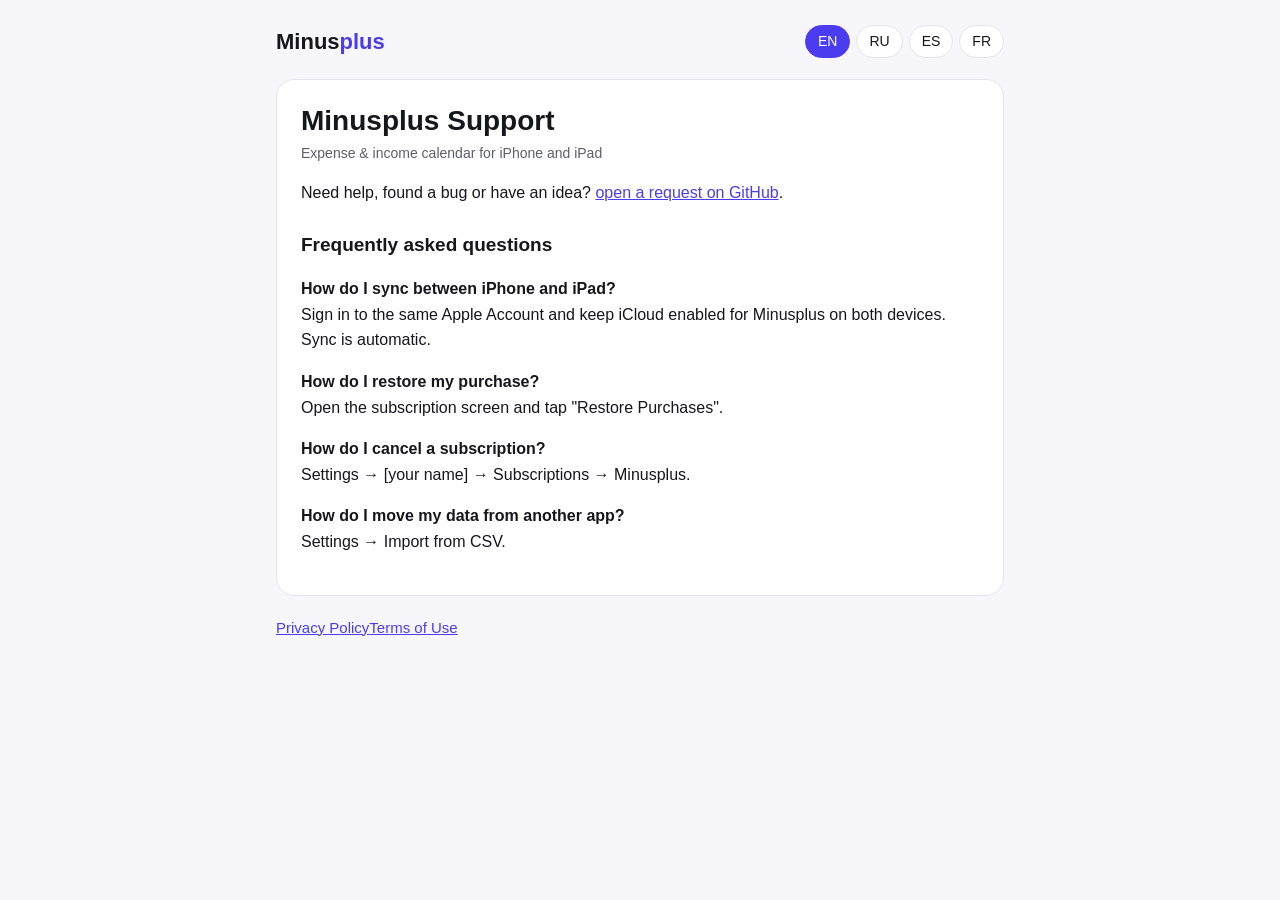
==== index.html @ d38d0e38 "Add files via upload" ====
<!doctype html>
<html lang="en">
<head>
<meta charset="utf-8">
<meta name="viewport" content="width=device-width, initial-scale=1">
<title>Support · Minusplus</title>
<link rel="stylesheet" href="style.css">
<script src="lang.js"></script>
</head>
<body>
<main>
<header>
  <a class="brand" href="./">Minus<span>plus</span></a>
  <nav class="langs"><button data-l="en">EN</button><button data-l="ru">RU</button><button data-l="es">ES</button><button data-l="fr">FR</button></nav>
</header>

<article lang="en">
<h1>Minusplus Support</h1>
<p class="date">Expense &amp; income calendar for iPhone and iPad</p>
<p>Need help, found a bug or have an idea? <a class="contact" href="https://github.com/Alberto22m/minusplus-site/issues">open a request on GitHub</a>.</p>
<h2>Frequently asked questions</h2>
<p><b>How do I sync between iPhone and iPad?</b><br>Sign in to the same Apple Account and keep iCloud enabled for Minusplus on both devices. Sync is automatic.</p>
<p><b>How do I restore my purchase?</b><br>Open the subscription screen and tap "Restore Purchases".</p>
<p><b>How do I cancel a subscription?</b><br>Settings → [your name] → Subscriptions → Minusplus.</p>
<p><b>How do I move my data from another app?</b><br>Settings → Import from CSV.</p>
</article>

<article lang="ru">
<h1>Поддержка Минус Плюс</h1>
<p class="date">Календарь расходов и доходов для iPhone и iPad</p>
<p>Нужна помощь, нашли ошибку или есть идея? <a class="contact" href="https://github.com/Alberto22m/minusplus-site/issues">напишите нам на GitHub</a>.</p>
<h2>Частые вопросы</h2>
<p><b>Как синхронизировать iPhone и iPad?</b><br>Войдите в один Аккаунт Apple и оставьте iCloud для Minusplus включённым на обоих устройствах. Синхронизация идёт автоматически.</p>
<p><b>Как восстановить покупку?</b><br>Откройте экран подписки и нажмите «Восстановить покупки».</p>
<p><b>Как отменить подписку?</b><br>Настройки → [ваше имя] → Подписки → Minusplus.</p>
<p><b>Как перенести данные из другого приложения?</b><br>Настройки → Импорт из CSV.</p>
</article>

<article lang="es">
<h1>Soporte de Minusplus</h1>
<p class="date">Calendario de gastos e ingresos para iPhone y iPad</p>
<p>¿Necesitas ayuda, encontraste un error o tienes una idea? <a class="contact" href="https://github.com/Alberto22m/minusplus-site/issues">escríbenos en GitHub</a>.</p>
<h2>Preguntas frecuentes</h2>
<p><b>¿Cómo sincronizo iPhone y iPad?</b><br>Inicia sesión con la misma cuenta de Apple y mantén iCloud activado para Minusplus en ambos dispositivos. La sincronización es automática.</p>
<p><b>¿Cómo restauro mi compra?</b><br>Abre la pantalla de suscripción y toca «Restaurar compras».</p>
<p><b>¿Cómo cancelo una suscripción?</b><br>Ajustes → [tu nombre] → Suscripciones → Minusplus.</p>
<p><b>¿Cómo traigo mis datos de otra app?</b><br>Ajustes → Importar desde CSV.</p>
</article>

<article lang="fr">
<h1>Assistance Minusplus</h1>
<p class="date">Calendrier des dépenses et des revenus pour iPhone et iPad</p>
<p>Besoin d'aide, un bug ou une idée ? <a class="contact" href="https://github.com/Alberto22m/minusplus-site/issues">écrivez-nous sur GitHub</a>.</p>
<h2>Questions fréquentes</h2>
<p><b>Comment synchroniser iPhone et iPad ?</b><br>Connectez-vous avec le même compte Apple et laissez iCloud activé pour Minusplus sur les deux appareils. La synchronisation est automatique.</p>
<p><b>Comment restaurer mon achat ?</b><br>Ouvrez l'écran d'abonnement et touchez « Restaurer les achats ».</p>
<p><b>Comment annuler un abonnement ?</b><br>Réglages → [votre nom] → Abonnements → Minusplus.</p>
<p><b>Comment importer mes données d'une autre app ?</b><br>Réglages → Importer depuis un CSV.</p>
</article>

<div class="links" lang="en"><a href="privacy.html">Privacy Policy</a><a href="terms.html">Terms of Use</a></div>
<div class="links" lang="ru"><a href="privacy.html?lang=ru">Политика конфиденциальности</a><a href="terms.html?lang=ru">Условия использования</a></div>
<div class="links" lang="es"><a href="privacy.html?lang=es">Política de privacidad</a><a href="terms.html?lang=es">Condiciones de uso</a></div>
<div class="links" lang="fr"><a href="privacy.html?lang=fr">Politique de confidentialité</a><a href="terms.html?lang=fr">Conditions d'utilisation</a></div>
</main>
</body>
</html>
---- style.css ----
:root{--bg:#f6f6fb;--card:#fff;--text:#16161d;--muted:#5d5d6e;--accent:#4b3cf0;--line:#e4e4ee}
@media (prefers-color-scheme:dark){:root{--bg:#0f0f14;--card:#1a1a22;--text:#f1f1f6;--muted:#a3a3b5;--accent:#8b80ff;--line:#2b2b36}}
*{box-sizing:border-box}
body{margin:0;background:var(--bg);color:var(--text);font:16px/1.6 -apple-system,BlinkMacSystemFont,"SF Pro Text","Segoe UI",Roboto,sans-serif}
main{max-width:760px;margin:0 auto;padding:24px 16px 64px}
header{display:flex;flex-wrap:wrap;align-items:center;justify-content:space-between;gap:12px;margin-bottom:20px}
.brand{font-weight:800;font-size:22px;color:var(--text);text-decoration:none}
.brand span{color:var(--accent)}
nav.langs{display:flex;gap:6px}
nav.langs button{border:1px solid var(--line);background:var(--card);color:var(--text);border-radius:999px;padding:4px 12px;font:inherit;font-size:14px;cursor:pointer}
nav.langs button.on{background:var(--accent);border-color:var(--accent);color:#fff}
article{background:var(--card);border:1px solid var(--line);border-radius:18px;padding:24px}
h1{font-size:28px;line-height:1.2;margin:0 0 4px}
h2{font-size:19px;margin:24px 0 6px}
.date{color:var(--muted);font-size:14px;margin:0 0 16px}
a{color:var(--accent)}
ul{padding-left:20px}
.links{margin-top:20px;display:flex;flex-wrap:wrap;gap:16px;font-size:15px}
[lang]:not(html){display:none}
[lang].show{display:block}
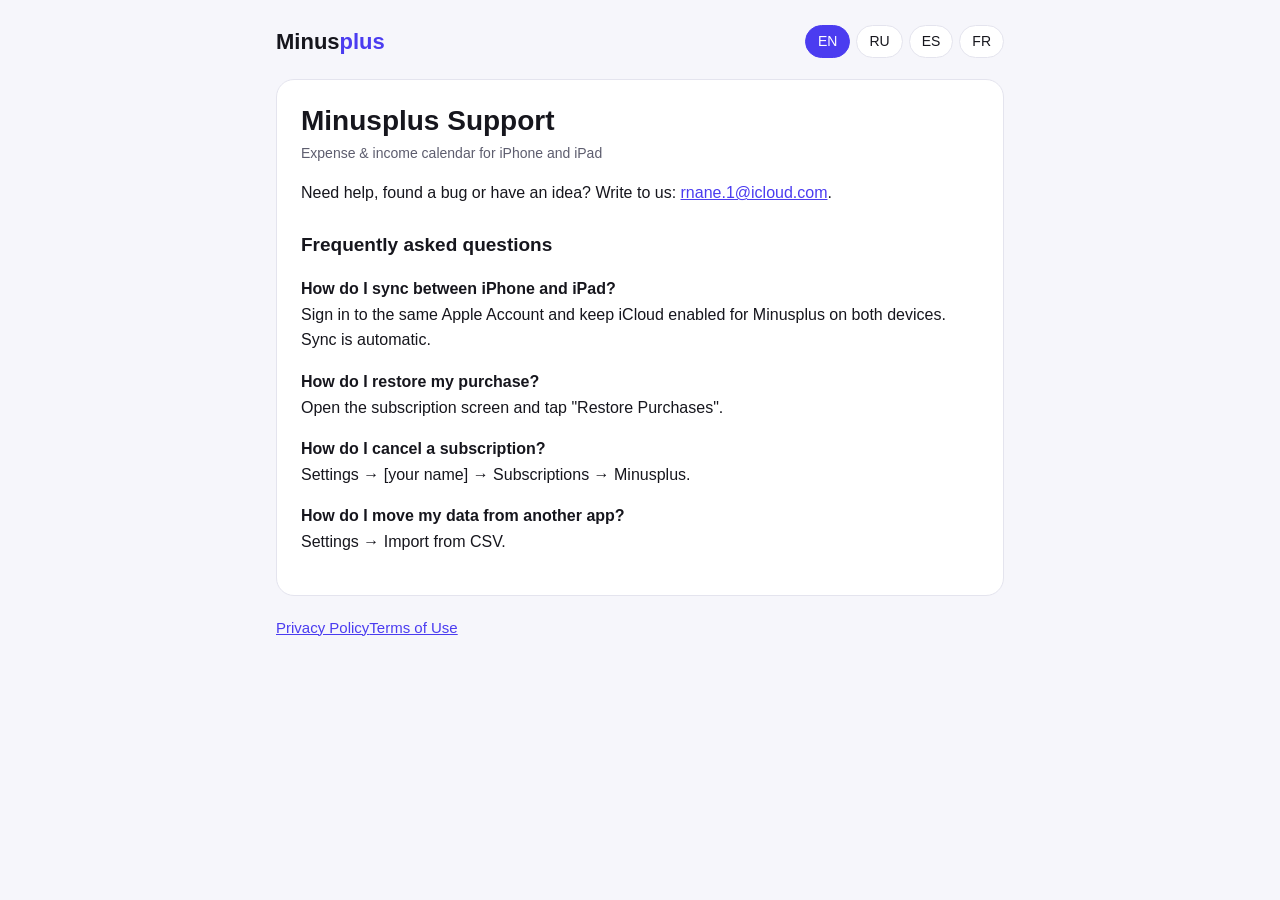
==== commit e95b29a8: "Add files via upload" ====
--- a/index.html
+++ b/index.html
@@ -17,7 +17,7 @@
 <article lang="en">
 <h1>Minusplus Support</h1>
 <p class="date">Expense &amp; income calendar for iPhone and iPad</p>
-<p>Need help, found a bug or have an idea? <a class="contact" href="https://github.com/Alberto22m/minusplus-site/issues">open a request on GitHub</a>.</p>
+<p>Need help, found a bug or have an idea? Write to us: <a class="contact" href="mailto:rnane.1@icloud.com">rnane.1@icloud.com</a>.</p>
 <h2>Frequently asked questions</h2>
 <p><b>How do I sync between iPhone and iPad?</b><br>Sign in to the same Apple Account and keep iCloud enabled for Minusplus on both devices. Sync is automatic.</p>
 <p><b>How do I restore my purchase?</b><br>Open the subscription screen and tap "Restore Purchases".</p>
@@ -28,7 +28,7 @@
 <article lang="ru">
 <h1>Поддержка Минус Плюс</h1>
 <p class="date">Календарь расходов и доходов для iPhone и iPad</p>
-<p>Нужна помощь, нашли ошибку или есть идея? <a class="contact" href="https://github.com/Alberto22m/minusplus-site/issues">напишите нам на GitHub</a>.</p>
+<p>Нужна помощь, нашли ошибку или есть идея? Напишите нам: <a class="contact" href="mailto:rnane.1@icloud.com">rnane.1@icloud.com</a>.</p>
 <h2>Частые вопросы</h2>
 <p><b>Как синхронизировать iPhone и iPad?</b><br>Войдите в один Аккаунт Apple и оставьте iCloud для Minusplus включённым на обоих устройствах. Синхронизация идёт автоматически.</p>
 <p><b>Как восстановить покупку?</b><br>Откройте экран подписки и нажмите «Восстановить покупки».</p>
@@ -39,7 +39,7 @@
 <article lang="es">
 <h1>Soporte de Minusplus</h1>
 <p class="date">Calendario de gastos e ingresos para iPhone y iPad</p>
-<p>¿Necesitas ayuda, encontraste un error o tienes una idea? <a class="contact" href="https://github.com/Alberto22m/minusplus-site/issues">escríbenos en GitHub</a>.</p>
+<p>¿Necesitas ayuda, encontraste un error o tienes una idea? Escríbenos: <a class="contact" href="mailto:rnane.1@icloud.com">rnane.1@icloud.com</a>.</p>
 <h2>Preguntas frecuentes</h2>
 <p><b>¿Cómo sincronizo iPhone y iPad?</b><br>Inicia sesión con la misma cuenta de Apple y mantén iCloud activado para Minusplus en ambos dispositivos. La sincronización es automática.</p>
 <p><b>¿Cómo restauro mi compra?</b><br>Abre la pantalla de suscripción y toca «Restaurar compras».</p>
@@ -50,7 +50,7 @@
 <article lang="fr">
 <h1>Assistance Minusplus</h1>
 <p class="date">Calendrier des dépenses et des revenus pour iPhone et iPad</p>
-<p>Besoin d'aide, un bug ou une idée ? <a class="contact" href="https://github.com/Alberto22m/minusplus-site/issues">écrivez-nous sur GitHub</a>.</p>
+<p>Besoin d'aide, un bug ou une idée ? Écrivez-nous : <a class="contact" href="mailto:rnane.1@icloud.com">rnane.1@icloud.com</a>.</p>
 <h2>Questions fréquentes</h2>
 <p><b>Comment synchroniser iPhone et iPad ?</b><br>Connectez-vous avec le même compte Apple et laissez iCloud activé pour Minusplus sur les deux appareils. La synchronisation est automatique.</p>
 <p><b>Comment restaurer mon achat ?</b><br>Ouvrez l'écran d'abonnement et touchez « Restaurer les achats ».</p>
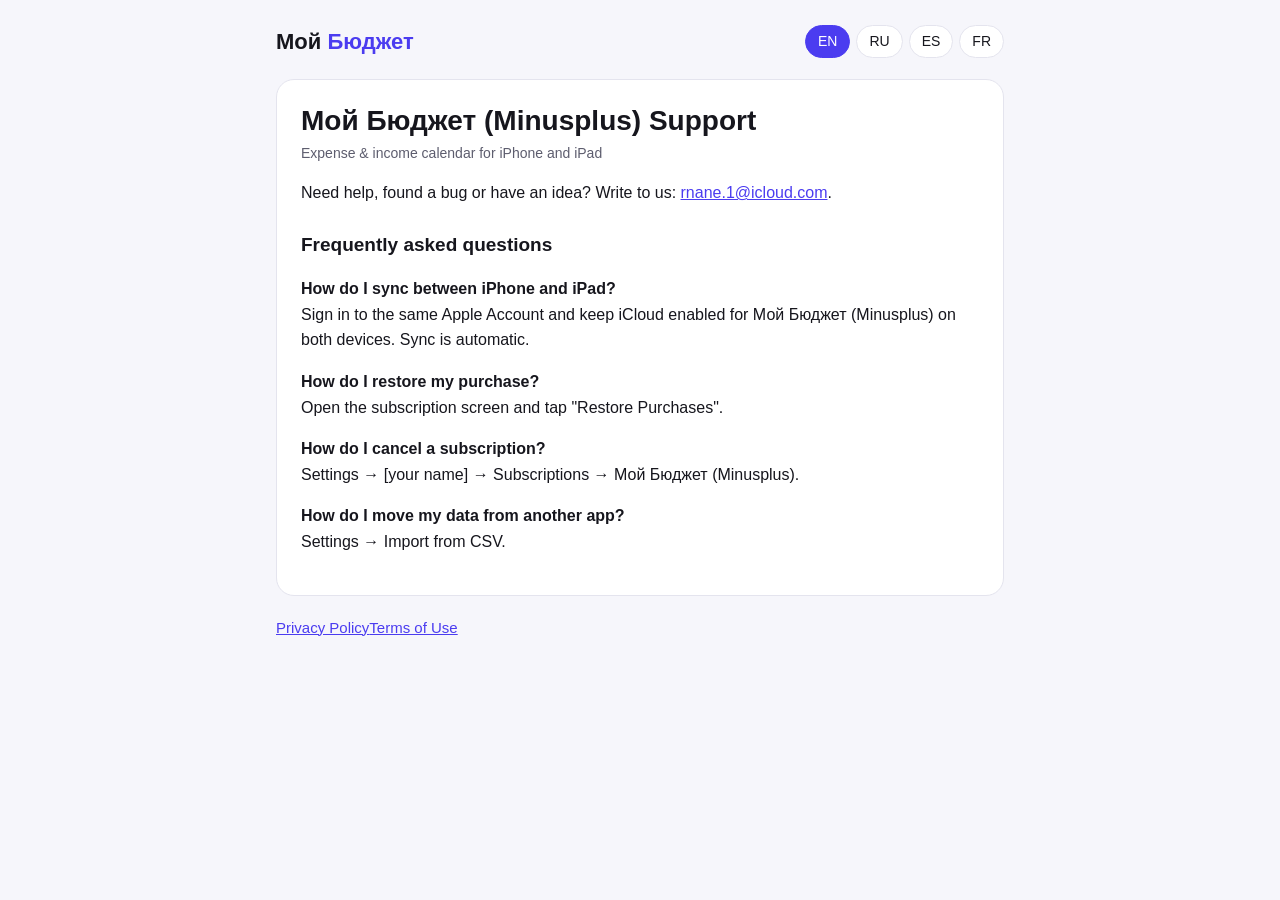
==== commit 8a44fa1a: "Rename the site to «Мой Бюджет» Brand on every page becomes «Мой Бюджет»; English, Spanish and Frenc" ====
--- a/index.html
+++ b/index.html
@@ -3,58 +3,58 @@
 <head>
 <meta charset="utf-8">
 <meta name="viewport" content="width=device-width, initial-scale=1">
-<title>Support · Minusplus</title>
+<title>Support · Мой Бюджет</title>
 <link rel="stylesheet" href="style.css">
 <script src="lang.js"></script>
 </head>
 <body>
 <main>
 <header>
-  <a class="brand" href="./">Minus<span>plus</span></a>
+  <a class="brand" href="./">Мой <span>Бюджет</span></a>
   <nav class="langs"><button data-l="en">EN</button><button data-l="ru">RU</button><button data-l="es">ES</button><button data-l="fr">FR</button></nav>
 </header>
 
 <article lang="en">
-<h1>Minusplus Support</h1>
+<h1>Мой Бюджет (Minusplus) Support</h1>
 <p class="date">Expense &amp; income calendar for iPhone and iPad</p>
 <p>Need help, found a bug or have an idea? Write to us: <a class="contact" href="mailto:rnane.1@icloud.com">rnane.1@icloud.com</a>.</p>
 <h2>Frequently asked questions</h2>
-<p><b>How do I sync between iPhone and iPad?</b><br>Sign in to the same Apple Account and keep iCloud enabled for Minusplus on both devices. Sync is automatic.</p>
+<p><b>How do I sync between iPhone and iPad?</b><br>Sign in to the same Apple Account and keep iCloud enabled for Мой Бюджет (Minusplus) on both devices. Sync is automatic.</p>
 <p><b>How do I restore my purchase?</b><br>Open the subscription screen and tap "Restore Purchases".</p>
-<p><b>How do I cancel a subscription?</b><br>Settings → [your name] → Subscriptions → Minusplus.</p>
+<p><b>How do I cancel a subscription?</b><br>Settings → [your name] → Subscriptions → Мой Бюджет (Minusplus).</p>
 <p><b>How do I move my data from another app?</b><br>Settings → Import from CSV.</p>
 </article>
 
 <article lang="ru">
-<h1>Поддержка Минус Плюс</h1>
+<h1>Поддержка «Мой Бюджет»</h1>
 <p class="date">Календарь расходов и доходов для iPhone и iPad</p>
 <p>Нужна помощь, нашли ошибку или есть идея? Напишите нам: <a class="contact" href="mailto:rnane.1@icloud.com">rnane.1@icloud.com</a>.</p>
 <h2>Частые вопросы</h2>
-<p><b>Как синхронизировать iPhone и iPad?</b><br>Войдите в один Аккаунт Apple и оставьте iCloud для Minusplus включённым на обоих устройствах. Синхронизация идёт автоматически.</p>
+<p><b>Как синхронизировать iPhone и iPad?</b><br>Войдите в один Аккаунт Apple и оставьте iCloud для «Мой Бюджет» включённым на обоих устройствах. Синхронизация идёт автоматически.</p>
 <p><b>Как восстановить покупку?</b><br>Откройте экран подписки и нажмите «Восстановить покупки».</p>
-<p><b>Как отменить подписку?</b><br>Настройки → [ваше имя] → Подписки → Minusplus.</p>
+<p><b>Как отменить подписку?</b><br>Настройки → [ваше имя] → Подписки → «Мой Бюджет».</p>
 <p><b>Как перенести данные из другого приложения?</b><br>Настройки → Импорт из CSV.</p>
 </article>
 
 <article lang="es">
-<h1>Soporte de Minusplus</h1>
+<h1>Soporte de Мой Бюджет (Minusplus)</h1>
 <p class="date">Calendario de gastos e ingresos para iPhone y iPad</p>
 <p>¿Necesitas ayuda, encontraste un error o tienes una idea? Escríbenos: <a class="contact" href="mailto:rnane.1@icloud.com">rnane.1@icloud.com</a>.</p>
 <h2>Preguntas frecuentes</h2>
-<p><b>¿Cómo sincronizo iPhone y iPad?</b><br>Inicia sesión con la misma cuenta de Apple y mantén iCloud activado para Minusplus en ambos dispositivos. La sincronización es automática.</p>
+<p><b>¿Cómo sincronizo iPhone y iPad?</b><br>Inicia sesión con la misma cuenta de Apple y mantén iCloud activado para Мой Бюджет (Minusplus) en ambos dispositivos. La sincronización es automática.</p>
 <p><b>¿Cómo restauro mi compra?</b><br>Abre la pantalla de suscripción y toca «Restaurar compras».</p>
-<p><b>¿Cómo cancelo una suscripción?</b><br>Ajustes → [tu nombre] → Suscripciones → Minusplus.</p>
+<p><b>¿Cómo cancelo una suscripción?</b><br>Ajustes → [tu nombre] → Suscripciones → Мой Бюджет (Minusplus).</p>
 <p><b>¿Cómo traigo mis datos de otra app?</b><br>Ajustes → Importar desde CSV.</p>
 </article>
 
 <article lang="fr">
-<h1>Assistance Minusplus</h1>
+<h1>Assistance Мой Бюджет (Minusplus)</h1>
 <p class="date">Calendrier des dépenses et des revenus pour iPhone et iPad</p>
 <p>Besoin d'aide, un bug ou une idée ? Écrivez-nous : <a class="contact" href="mailto:rnane.1@icloud.com">rnane.1@icloud.com</a>.</p>
 <h2>Questions fréquentes</h2>
-<p><b>Comment synchroniser iPhone et iPad ?</b><br>Connectez-vous avec le même compte Apple et laissez iCloud activé pour Minusplus sur les deux appareils. La synchronisation est automatique.</p>
+<p><b>Comment synchroniser iPhone et iPad ?</b><br>Connectez-vous avec le même compte Apple et laissez iCloud activé pour Мой Бюджет (Minusplus) sur les deux appareils. La synchronisation est automatique.</p>
 <p><b>Comment restaurer mon achat ?</b><br>Ouvrez l'écran d'abonnement et touchez « Restaurer les achats ».</p>
-<p><b>Comment annuler un abonnement ?</b><br>Réglages → [votre nom] → Abonnements → Minusplus.</p>
+<p><b>Comment annuler un abonnement ?</b><br>Réglages → [votre nom] → Abonnements → Мой Бюджет (Minusplus).</p>
 <p><b>Comment importer mes données d'une autre app ?</b><br>Réglages → Importer depuis un CSV.</p>
 </article>
 
